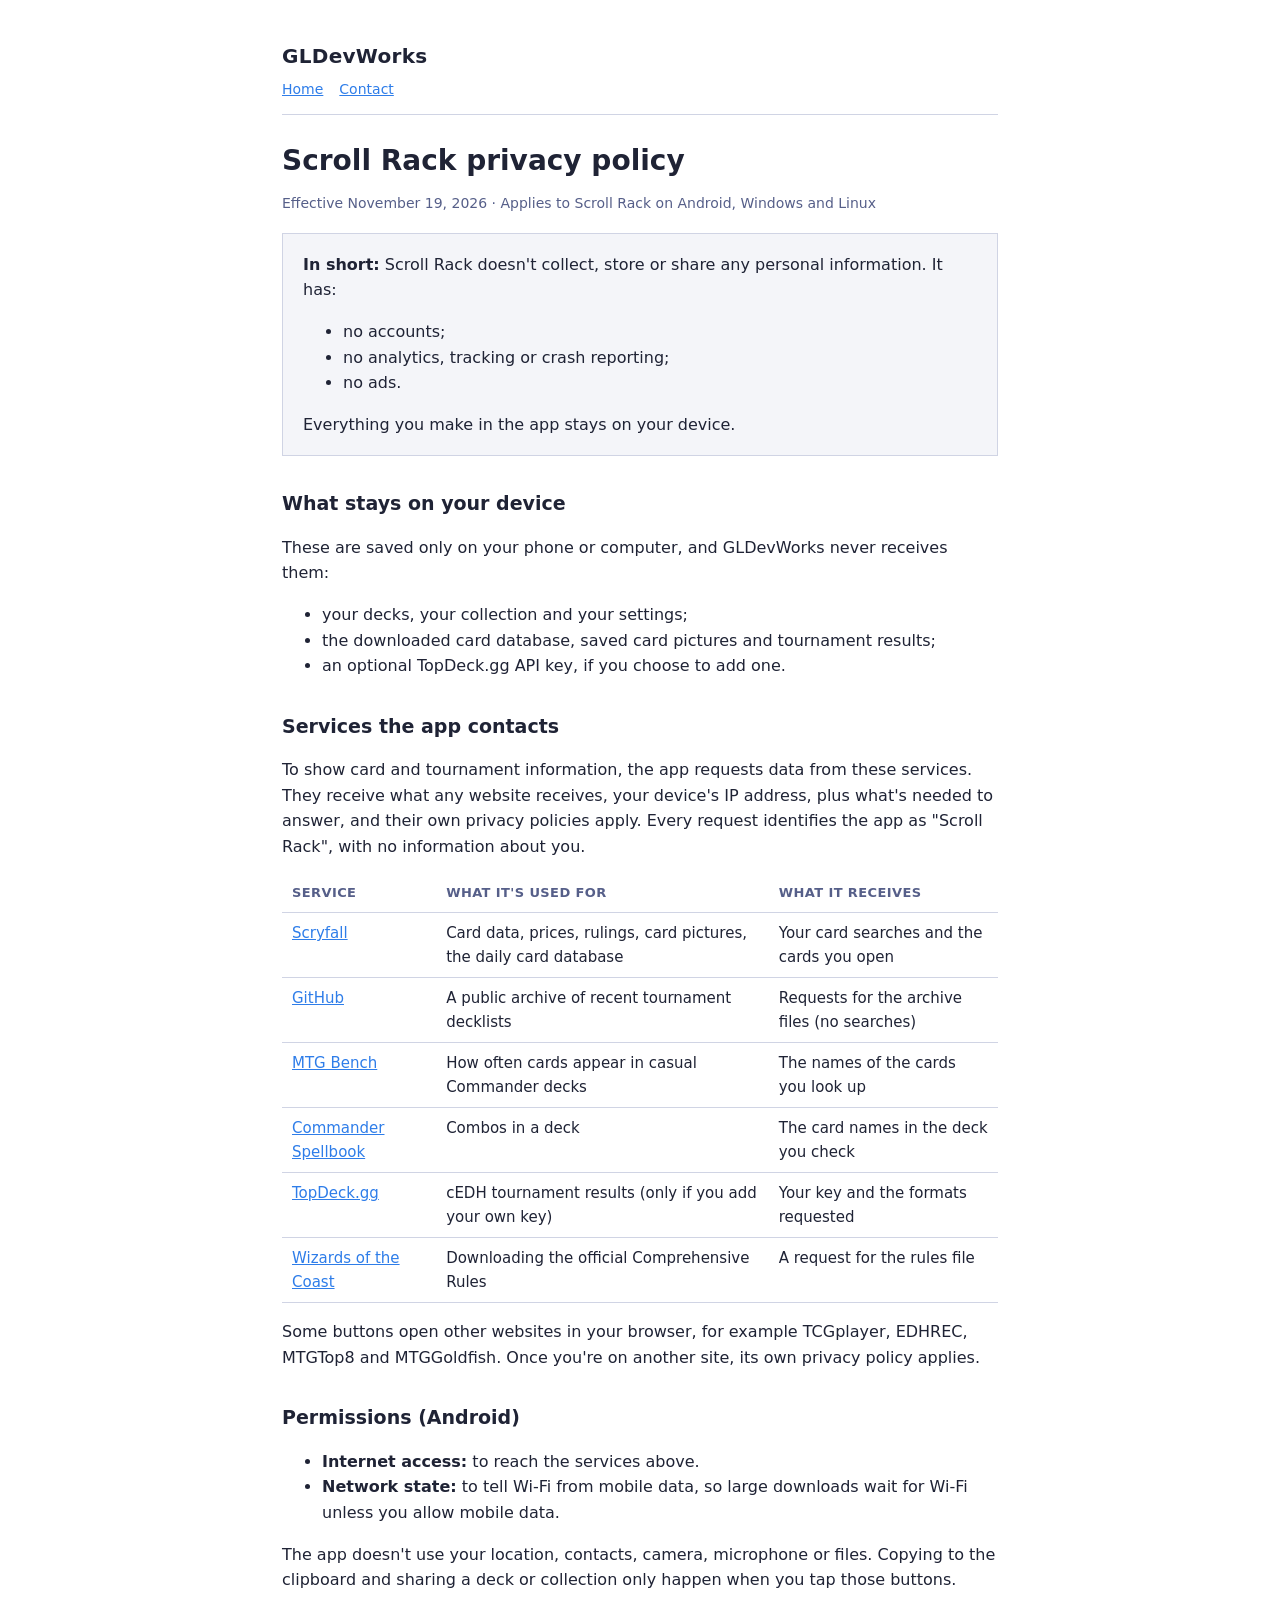
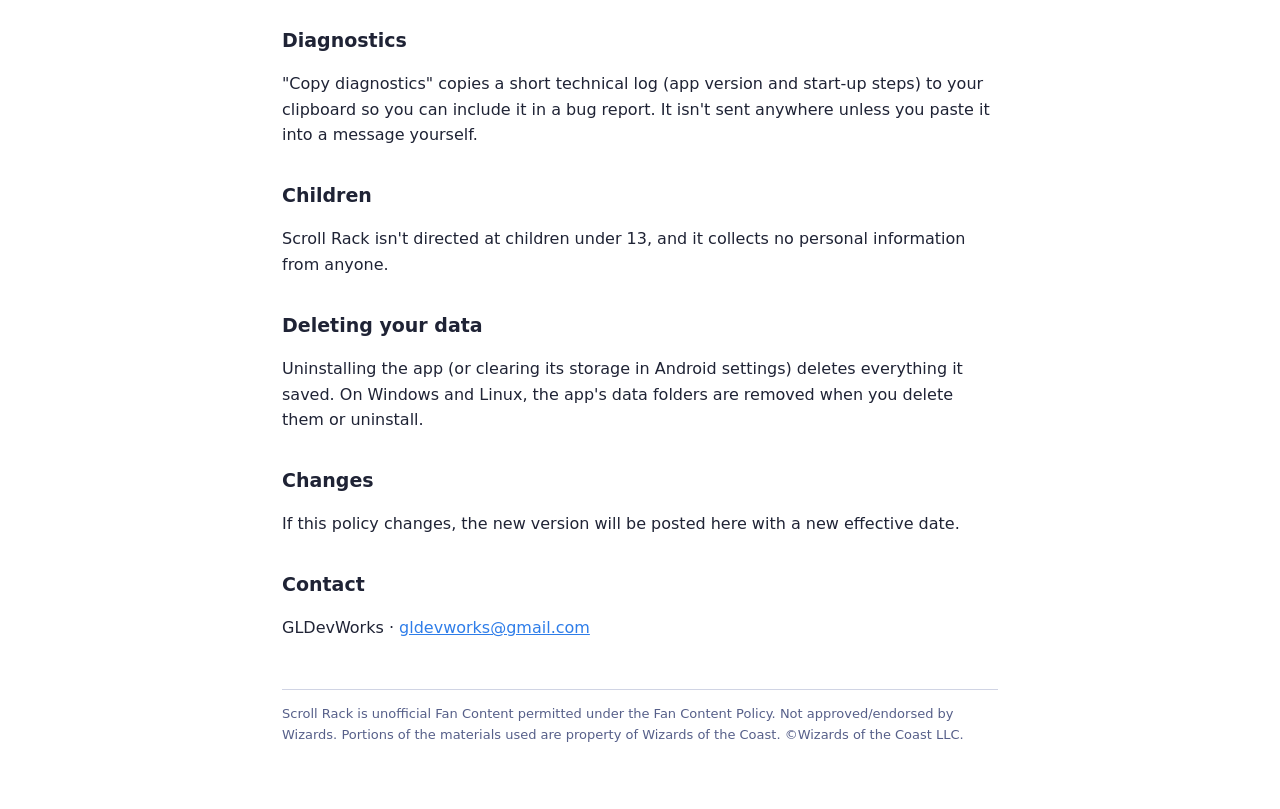
==== scroll-rack/privacy.html @ 5796e891 "GLDevWorks site: homepage, Scroll Rack privacy policy, Google sign-in privacy note" ====
<!doctype html>
<html lang="en">
<head>
  <meta charset="utf-8">
  <meta name="viewport" content="width=device-width, initial-scale=1">
  <title>Scroll Rack: Privacy policy · GLDevWorks</title>
  <link rel="stylesheet" href="../style.css">
</head>
<body>
<main>
  <header>
    <a class="brand" href="../">GLDevWorks</a>
    <nav><a href="../">Home</a><a href="mailto:gldevworks@gmail.com">Contact</a></nav>
  </header>

  <h1>Scroll Rack privacy policy</h1>
  <p class="meta">Effective November 19, 2026 · Applies to Scroll Rack on Android, Windows and Linux</p>

  <div class="card">
    <strong>In short:</strong> Scroll Rack doesn't collect, store or share any personal information. It has:
    <ul>
      <li>no accounts;</li>
      <li>no analytics, tracking or crash reporting;</li>
      <li>no ads.</li>
    </ul>
    Everything you make in the app stays on your device.
  </div>

  <h2>What stays on your device</h2>
  <p>These are saved only on your phone or computer, and GLDevWorks never receives them:</p>
  <ul>
    <li>your decks, your collection and your settings;</li>
    <li>the downloaded card database, saved card pictures and tournament results;</li>
    <li>an optional TopDeck.gg API key, if you choose to add one.</li>
  </ul>

  <h2>Services the app contacts</h2>
  <p>To show card and tournament information, the app requests data from these services. They receive what any
    website receives, your device's IP address, plus what's needed to answer, and their own privacy policies apply.
    Every request identifies the app as "Scroll Rack", with no information about you.</p>
  <table>
    <tr><th>Service</th><th>What it's used for</th><th>What it receives</th></tr>
    <tr><td><a href="https://scryfall.com/docs/privacy">Scryfall</a></td>
        <td>Card data, prices, rulings, card pictures, the daily card database</td>
        <td>Your card searches and the cards you open</td></tr>
    <tr><td><a href="https://docs.github.com/site-policy/privacy-policies/github-general-privacy-statement">GitHub</a></td>
        <td>A public archive of recent tournament decklists</td>
        <td>Requests for the archive files (no searches)</td></tr>
    <tr><td><a href="https://mtgbench.com">MTG Bench</a></td>
        <td>How often cards appear in casual Commander decks</td>
        <td>The names of the cards you look up</td></tr>
    <tr><td><a href="https://commanderspellbook.com">Commander Spellbook</a></td>
        <td>Combos in a deck</td>
        <td>The card names in the deck you check</td></tr>
    <tr><td><a href="https://topdeck.gg">TopDeck.gg</a></td>
        <td>cEDH tournament results (only if you add your own key)</td>
        <td>Your key and the formats requested</td></tr>
    <tr><td><a href="https://magic.wizards.com">Wizards of the Coast</a></td>
        <td>Downloading the official Comprehensive Rules</td>
        <td>A request for the rules file</td></tr>
  </table>
  <p>Some buttons open other websites in your browser, for example TCGplayer, EDHREC, MTGTop8 and MTGGoldfish.
    Once you're on another site, its own privacy policy applies.</p>

  <h2>Permissions (Android)</h2>
  <ul>
    <li><strong>Internet access:</strong> to reach the services above.</li>
    <li><strong>Network state:</strong> to tell Wi-Fi from mobile data, so large downloads wait for Wi-Fi unless
      you allow mobile data.</li>
  </ul>
  <p>The app doesn't use your location, contacts, camera, microphone or files. Copying to the clipboard and
    sharing a deck or collection only happen when you tap those buttons.</p>

  <h2>Diagnostics</h2>
  <p>"Copy diagnostics" copies a short technical log (app version and start-up steps) to your clipboard so you can
    include it in a bug report. It isn't sent anywhere unless you paste it into a message yourself.</p>

  <h2>Children</h2>
  <p>Scroll Rack isn't directed at children under 13, and it collects no personal information from anyone.</p>

  <h2>Deleting your data</h2>
  <p>Uninstalling the app (or clearing its storage in Android settings) deletes everything it saved. On Windows and
    Linux, the app's data folders are removed when you delete them or uninstall.</p>

  <h2>Changes</h2>
  <p>If this policy changes, the new version will be posted here with a new effective date.</p>

  <h2>Contact</h2>
  <p>GLDevWorks · <a href="mailto:gldevworks@gmail.com">gldevworks@gmail.com</a></p>

  <footer>
    Scroll Rack is unofficial Fan Content permitted under the Fan Content Policy. Not approved/endorsed by
    Wizards. Portions of the materials used are property of Wizards of the Coast. ©Wizards of the Coast LLC.
  </footer>
</main>
</body>
</html>
---- style.css ----
:root {
  color-scheme: light dark;
  --bg: #ffffff; --fg: #1f2335; --dim: #565f89; --accent: #2e7de9; --line: #d0d4e4; --card: #f4f5f9;
}
@media (prefers-color-scheme: dark) {
  :root { --bg: #1a1b26; --fg: #c0caf5; --dim: #8b93b8; --accent: #7aa2f7; --line: #2f3349; --card: #1f2335; }
}
* { box-sizing: border-box; }
body {
  margin: 0; background: var(--bg); color: var(--fg);
  font: 16px/1.6 system-ui, -apple-system, "Segoe UI", Roboto, sans-serif;
}
main { max-width: 760px; margin: 0 auto; padding: 40px 22px 64px; }
header { border-bottom: 1px solid var(--line); padding-bottom: 14px; margin-bottom: 28px; }
header a.brand { font-weight: 700; font-size: 20px; color: var(--fg); text-decoration: none; letter-spacing: .3px; }
header nav { margin-top: 6px; font-size: 14px; }
header nav a { margin-right: 16px; }
a { color: var(--accent); }
h1 { font-size: 28px; line-height: 1.25; margin: 0 0 6px; }
h2 { font-size: 19px; margin: 32px 0 8px; }
p, li { color: var(--fg); }
.dim, .meta { color: var(--dim); font-size: 14px; }
.card { background: var(--card); border: 1px solid var(--line); padding: 18px 20px; margin: 18px 0; }
table { border-collapse: collapse; width: 100%; font-size: 15px; margin: 8px 0; }
th, td { text-align: left; vertical-align: top; padding: 8px 10px; border-bottom: 1px solid var(--line); }
th { color: var(--dim); font-weight: 600; font-size: 13px; text-transform: uppercase; letter-spacing: .4px; }
footer { margin-top: 48px; padding-top: 14px; border-top: 1px solid var(--line); color: var(--dim); font-size: 13px; }
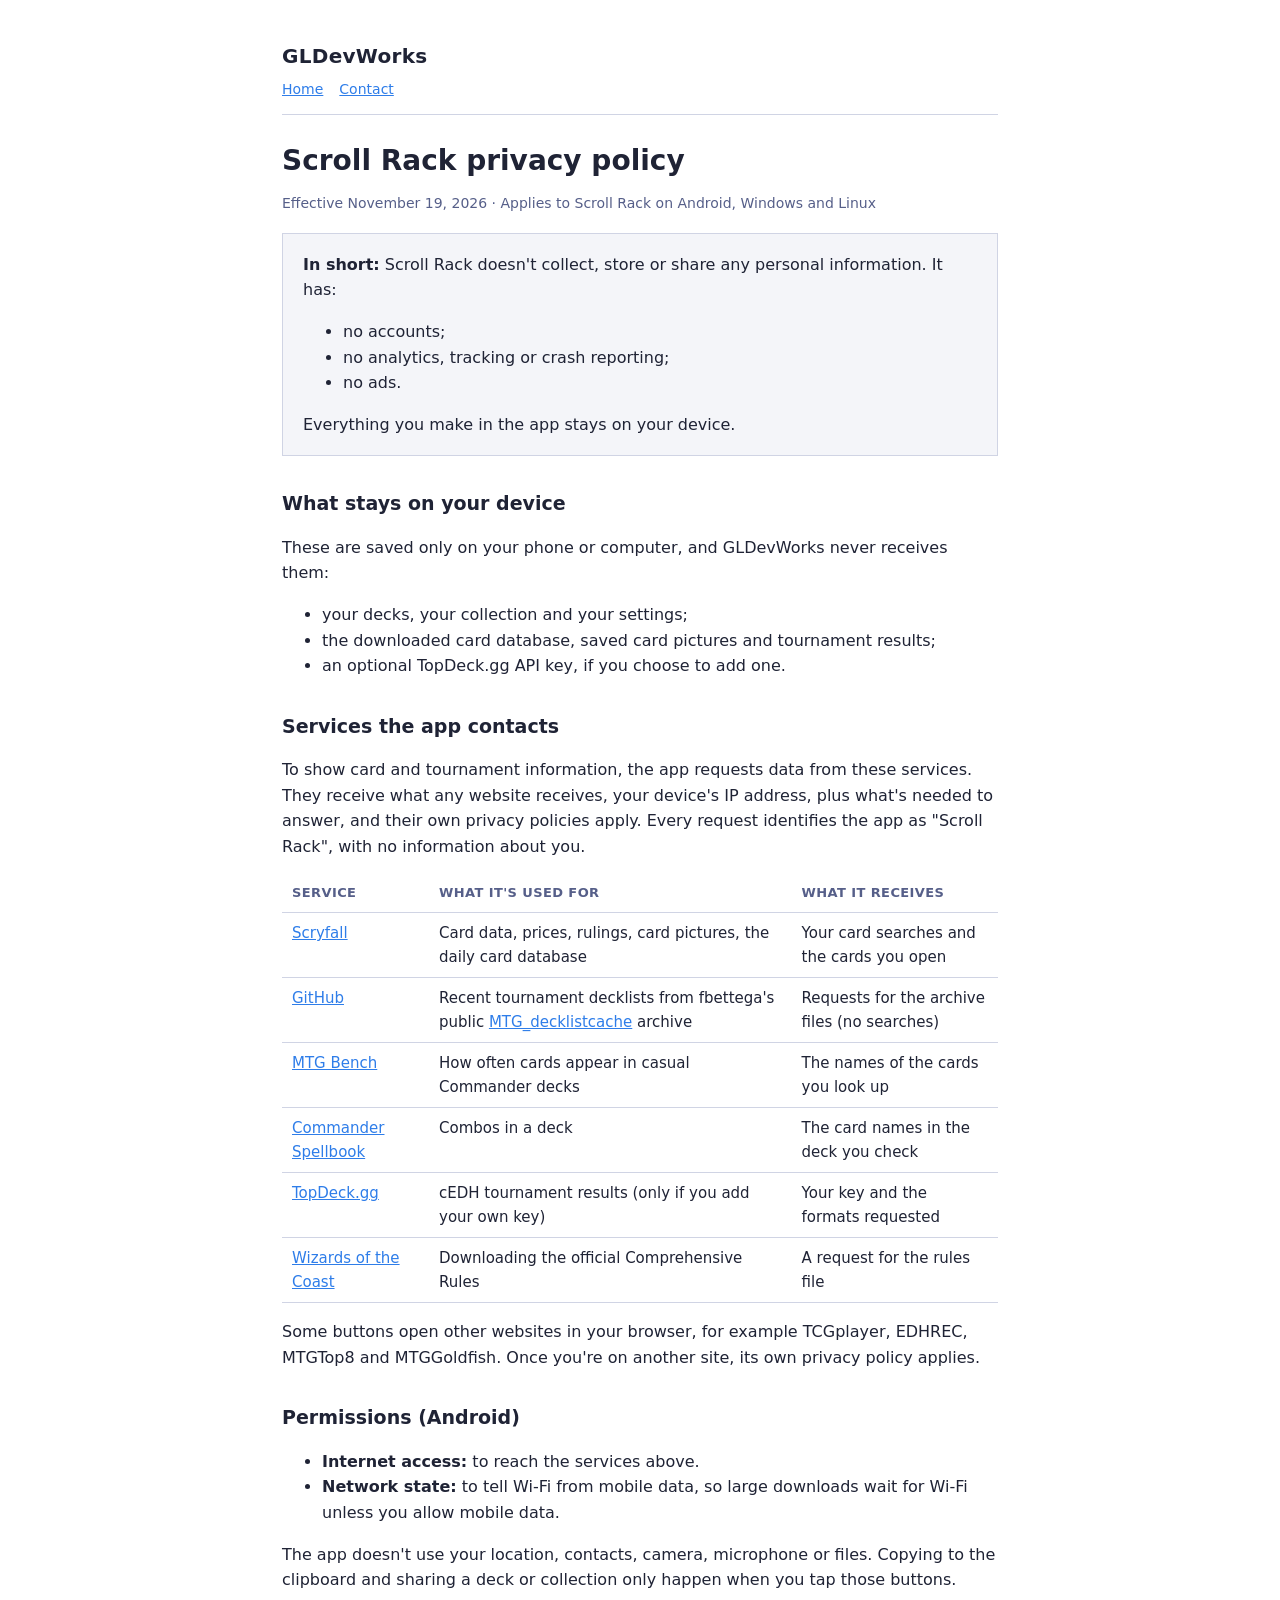
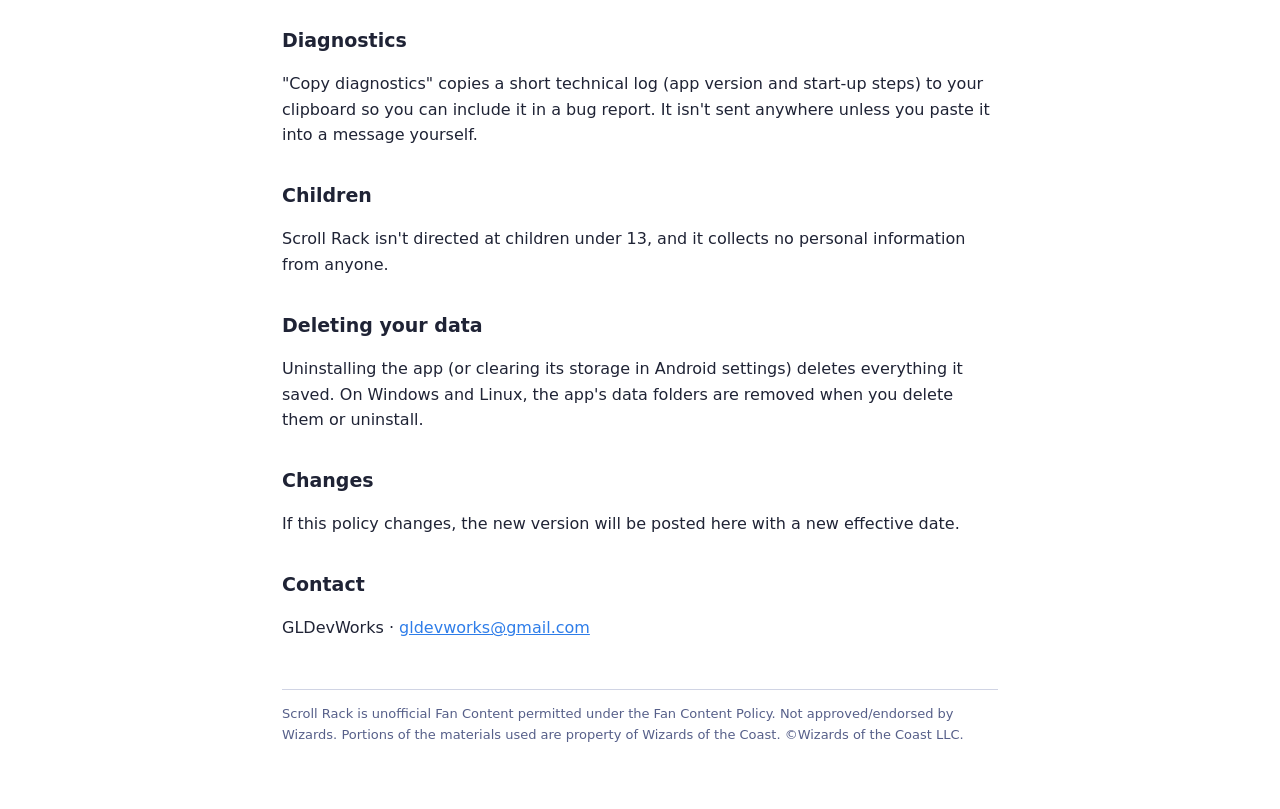
==== commit d943578a: "Privacy policy: name the tournament archive (fbettega's MTG_decklistcache)" ====
--- a/scroll-rack/privacy.html
+++ b/scroll-rack/privacy.html
@@ -44,7 +44,8 @@
         <td>Card data, prices, rulings, card pictures, the daily card database</td>
         <td>Your card searches and the cards you open</td></tr>
     <tr><td><a href="https://docs.github.com/site-policy/privacy-policies/github-general-privacy-statement">GitHub</a></td>
-        <td>A public archive of recent tournament decklists</td>
+        <td>Recent tournament decklists from fbettega's public
+          <a href="https://github.com/fbettega/MTG_decklistcache">MTG_decklistcache</a> archive</td>
         <td>Requests for the archive files (no searches)</td></tr>
     <tr><td><a href="https://mtgbench.com">MTG Bench</a></td>
         <td>How often cards appear in casual Commander decks</td>
